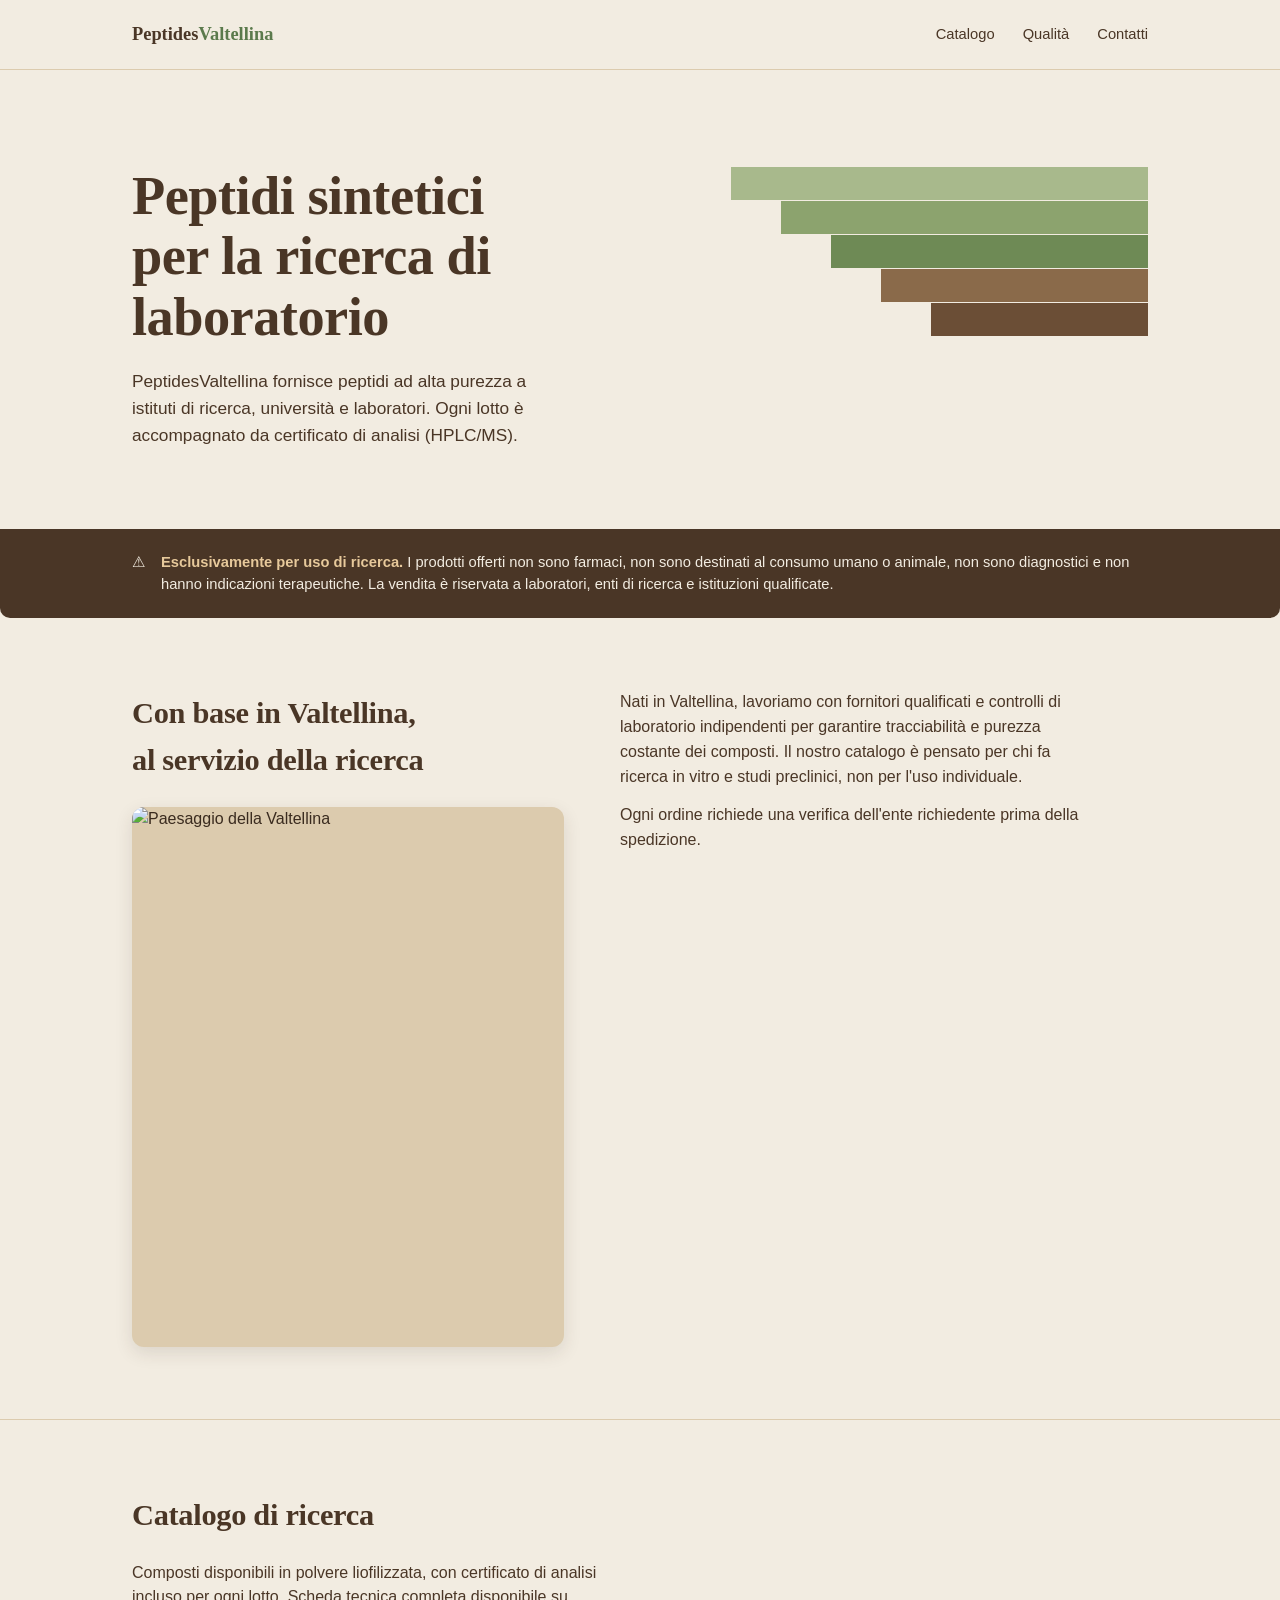
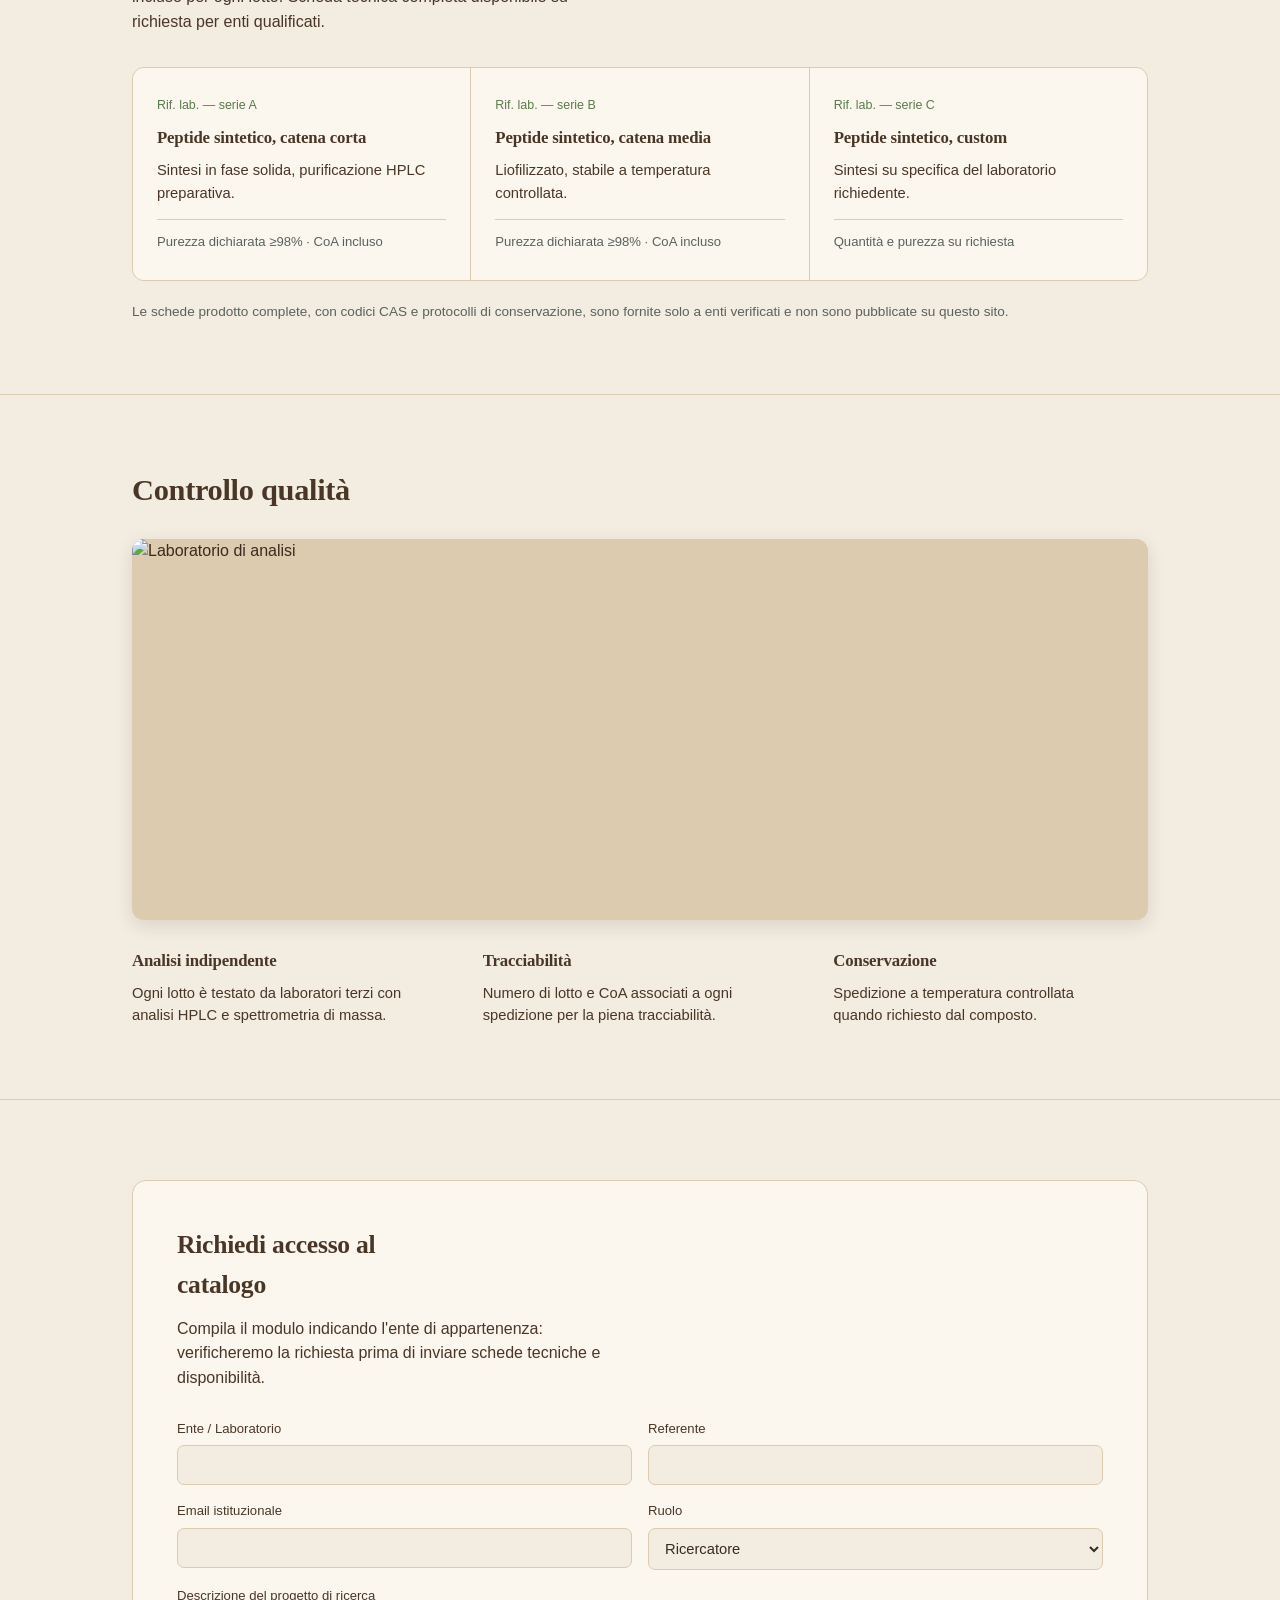
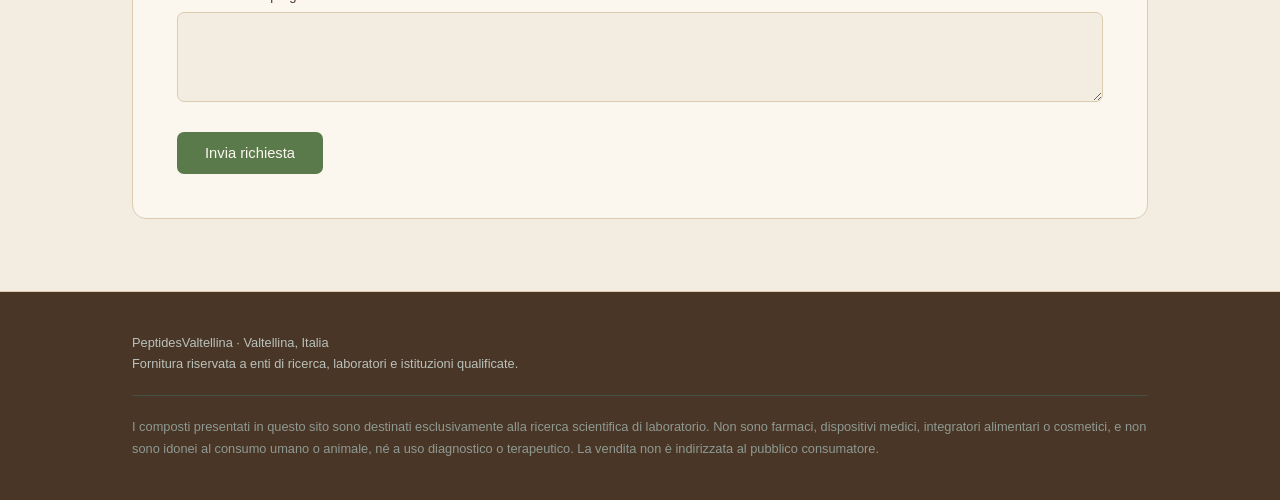
==== index.html @ e455ccf9 "Add files via upload" ====
<!DOCTYPE html>
<html lang="it">
<head>
<meta charset="UTF-8">
<meta name="viewport" content="width=device-width, initial-scale=1">
<title>PeptidesValtellina — Peptidi per la ricerca scientifica</title>
<style>
  :root{
    --stone:#F2ECE1;
    --slate:#4A3626;
    --ink:#3A2B1F;
    --glacier:#5B7A4C;
    --moss:#7C9A5E;
    --line:#DCCBAE;
    --white:#FBF7EF;
  }
  *{box-sizing:border-box;margin:0;padding:0;}
  html{scroll-behavior:smooth;}
  body{
    font-family:'Inter',-apple-system,BlinkMacSystemFont,'Segoe UI',sans-serif;
    background:var(--stone);
    color:var(--ink);
    line-height:1.55;
  }
  h1,h2,h3{
    font-family:'IBM Plex Serif',Georgia,serif;
    font-weight:600;
    letter-spacing:-0.01em;
    color:var(--slate);
  }
  a{color:inherit;text-decoration:none;}
  .wrap{max-width:1080px;margin:0 auto;padding:0 32px;}

  header{
    position:sticky;top:0;background:var(--stone);
    border-bottom:1px solid var(--line);
    z-index:10;
  }
  .nav{display:flex;align-items:center;justify-content:space-between;padding:20px 32px;max-width:1080px;margin:0 auto;}
  .brand{font-family:'IBM Plex Serif',serif;font-size:1.15rem;font-weight:600;color:var(--slate);}
  .brand span{color:var(--glacier);}
  nav ul{display:flex;gap:28px;list-style:none;}
  nav a{font-size:0.92rem;color:var(--slate);border-bottom:1px solid transparent;padding-bottom:2px;}
  nav a:hover{border-color:var(--glacier);}

  .hero{
    padding:96px 32px 80px;
    max-width:1080px;margin:0 auto;
    display:grid;grid-template-columns:1.3fr 1fr;gap:56px;align-items:end;
  }
  .hero h1{font-size:clamp(2.2rem,4.5vw,3.4rem);line-height:1.12;max-width:16ch;}
  .hero p.lead{margin-top:20px;font-size:1.08rem;max-width:42ch;color:var(--slate);}
  .terraces{
    display:flex;flex-direction:column;gap:0;align-self:stretch;
  }
  .terrace{
    background:var(--glacier);height:34px;
    border-top:1px solid var(--stone);
  }
  .terrace:nth-child(1){background:#A8B98C;width:100%;}
  .terrace:nth-child(2){background:#8CA36E;width:88%;margin-left:auto;}
  .terrace:nth-child(3){background:#6E8A55;width:76%;margin-left:auto;}
  .terrace:nth-child(4){background:#8A6A4A;width:64%;margin-left:auto;}
  .terrace:nth-child(5){background:#6B4E36;width:52%;margin-left:auto;}

  .notice{
    background:var(--slate);color:var(--stone);
    padding:22px 32px;
    border-radius:0 0 10px 10px;
  }
  .notice .wrap{display:flex;gap:16px;align-items:flex-start;font-size:0.92rem;}
  .notice strong{color:#E7C99B;}

  section{padding:72px 32px;border-bottom:1px solid var(--line);}
  section .wrap{max-width:1080px;margin:0 auto;}
  .eyebrow-free h2{font-size:1.9rem;margin-bottom:22px;max-width:20ch;}
  .cols-2{display:grid;grid-template-columns:0.9fr 1.1fr;gap:56px;}
  .cols-2 p{max-width:52ch;color:var(--slate);}

  .photo{
    display:block;width:100%;object-fit:cover;
    border-radius:12px;margin-top:20px;
    background:var(--line); /* placeholder color finché il file non è presente */
    box-shadow:0 6px 18px rgba(58,43,31,0.12);
  }
  .photo-tall{aspect-ratio:4/5;}
  .photo-wide{aspect-ratio:16/6;margin-top:24px;margin-bottom:8px;}

  .grid-products{display:grid;grid-template-columns:repeat(3,1fr);gap:1px;background:var(--line);border:1px solid var(--line);margin-top:32px;border-radius:12px;overflow:hidden;}
  .product{background:var(--white);padding:28px 24px;}
  .product h3{font-size:1.05rem;margin-bottom:8px;}
  .product .code{font-size:0.78rem;color:var(--glacier);margin-bottom:10px;display:block;}
  .product p{font-size:0.92rem;color:var(--slate);}
  .product .spec{margin-top:14px;font-size:0.82rem;color:#5A625C;border-top:1px solid var(--line);padding-top:12px;}

  .quality{display:grid;grid-template-columns:repeat(3,1fr);gap:36px;margin-top:28px;}
  .quality div h3{font-size:1.05rem;margin-bottom:8px;}
  .quality div p{font-size:0.92rem;color:var(--slate);max-width:34ch;}

  .contact-block{background:var(--white);border:1px solid var(--line);padding:44px;margin-top:8px;border-radius:14px;}
  .contact-block h2{font-size:1.6rem;margin-bottom:12px;}
  .contact-block p{color:var(--slate);max-width:48ch;margin-bottom:28px;}
  form{display:grid;grid-template-columns:1fr 1fr;gap:16px;}
  form .full{grid-column:1/-1;}
  label{display:block;font-size:0.82rem;color:var(--slate);margin-bottom:6px;}
  input,select,textarea{
    width:100%;border:1px solid var(--line);background:var(--stone);
    padding:11px 12px;font-family:inherit;font-size:0.92rem;color:var(--ink);
    border-radius:7px;
  }
  textarea{resize:vertical;min-height:90px;}
  button{
    grid-column:1/-1;justify-self:start;
    background:var(--glacier);color:var(--white);
    border:none;padding:13px 28px;font-size:0.92rem;cursor:pointer;
    margin-top:6px;border-radius:7px;
  }
  button:hover{background:var(--moss);}

  footer{padding:40px 32px;background:var(--slate);color:#B9C2BC;}
  footer .wrap{max-width:1080px;margin:0 auto;font-size:0.8rem;line-height:1.7;}
  footer .disclaimer{border-top:1px solid #445048;padding-top:20px;margin-top:20px;color:#8E9A93;}

  @media (max-width:760px){
    .hero{grid-template-columns:1fr;gap:32px;}
    .cols-2{grid-template-columns:1fr;}
    .grid-products{grid-template-columns:1fr;}
    .quality{grid-template-columns:1fr;}
    form{grid-template-columns:1fr;}
    nav ul{display:none;}
  }
</style>
</head>
<body>

<header>
  <div class="nav">
    <div class="brand">Peptides<span>Valtellina</span></div>
    <nav>
      <ul>
        <li><a href="#catalogo">Catalogo</a></li>
        <li><a href="#qualita">Qualità</a></li>
        <li><a href="#contatti">Contatti</a></li>
      </ul>
    </nav>
  </div>
</header>

<div class="hero">
  <div>
    <h1>Peptidi sintetici per la ricerca di laboratorio</h1>
    <p class="lead">PeptidesValtellina fornisce peptidi ad alta purezza a istituti di ricerca, università e laboratori. Ogni lotto è accompagnato da certificato di analisi (HPLC/MS).</p>
  </div>
  <div class="terraces">
    <div class="terrace"></div>
    <div class="terrace"></div>
    <div class="terrace"></div>
    <div class="terrace"></div>
    <div class="terrace"></div>
  </div>
</div>

<div class="notice">
  <div class="wrap">
    <span>&#9888;</span>
    <div><strong>Esclusivamente per uso di ricerca.</strong> I prodotti offerti non sono farmaci, non sono destinati al consumo umano o animale, non sono diagnostici e non hanno indicazioni terapeutiche. La vendita è riservata a laboratori, enti di ricerca e istituzioni qualificate.</div>
  </div>
</div>

<section id="chi-siamo" class="eyebrow-free">
  <div class="wrap cols-2">
    <div>
      <h2>Con base in Valtellina, al servizio della ricerca</h2>
      <img src="images/valtellina.jpg" alt="Paesaggio della Valtellina" class="photo photo-tall">
    </div>
    <div>
      <p>Nati in Valtellina, lavoriamo con fornitori qualificati e controlli di laboratorio indipendenti per garantire tracciabilità e purezza costante dei composti. Il nostro catalogo è pensato per chi fa ricerca in vitro e studi preclinici, non per l'uso individuale.</p>
      <p style="margin-top:14px;">Ogni ordine richiede una verifica dell'ente richiedente prima della spedizione.</p>
    </div>
  </div>
</section>

<section id="catalogo" class="eyebrow-free">
  <div class="wrap">
    <h2>Catalogo di ricerca</h2>
    <p style="color:var(--slate);max-width:56ch;">Composti disponibili in polvere liofilizzata, con certificato di analisi incluso per ogni lotto. Scheda tecnica completa disponibile su richiesta per enti qualificati.</p>
    <div class="grid-products">
      <div class="product">
        <span class="code">Rif. lab. — serie A</span>
        <h3>Peptide sintetico, catena corta</h3>
        <p>Sintesi in fase solida, purificazione HPLC preparativa.</p>
        <div class="spec">Purezza dichiarata ≥98% · CoA incluso</div>
      </div>
      <div class="product">
        <span class="code">Rif. lab. — serie B</span>
        <h3>Peptide sintetico, catena media</h3>
        <p>Liofilizzato, stabile a temperatura controllata.</p>
        <div class="spec">Purezza dichiarata ≥98% · CoA incluso</div>
      </div>
      <div class="product">
        <span class="code">Rif. lab. — serie C</span>
        <h3>Peptide sintetico, custom</h3>
        <p>Sintesi su specifica del laboratorio richiedente.</p>
        <div class="spec">Quantità e purezza su richiesta</div>
      </div>
    </div>
    <p style="margin-top:20px;font-size:0.85rem;color:#5A625C;">Le schede prodotto complete, con codici CAS e protocolli di conservazione, sono fornite solo a enti verificati e non sono pubblicate su questo sito.</p>
  </div>
</section>

<section id="qualita" class="eyebrow-free">
  <div class="wrap">
    <h2>Controllo qualità</h2>
    <img src="images/laboratorio.jpg" alt="Laboratorio di analisi" class="photo photo-wide">
    <div class="quality">
      <div>
        <h3>Analisi indipendente</h3>
        <p>Ogni lotto è testato da laboratori terzi con analisi HPLC e spettrometria di massa.</p>
      </div>
      <div>
        <h3>Tracciabilità</h3>
        <p>Numero di lotto e CoA associati a ogni spedizione per la piena tracciabilità.</p>
      </div>
      <div>
        <h3>Conservazione</h3>
        <p>Spedizione a temperatura controllata quando richiesto dal composto.</p>
      </div>
    </div>
  </div>
</section>

<section id="contatti" class="eyebrow-free">
  <div class="wrap">
    <div class="contact-block">
      <h2>Richiedi accesso al catalogo</h2>
      <p>Compila il modulo indicando l'ente di appartenenza: verificheremo la richiesta prima di inviare schede tecniche e disponibilità.</p>
      <form onsubmit="event.preventDefault(); alert('Modulo di esempio — collega qui il tuo sistema di invio o indirizzo email.');">
        <div>
          <label for="ente">Ente / Laboratorio</label>
          <input id="ente" type="text" required>
        </div>
        <div>
          <label for="referente">Referente</label>
          <input id="referente" type="text" required>
        </div>
        <div>
          <label for="email">Email istituzionale</label>
          <input id="email" type="email" required>
        </div>
        <div>
          <label for="ruolo">Ruolo</label>
          <select id="ruolo">
            <option>Ricercatore</option>
            <option>Responsabile di laboratorio</option>
            <option>Acquisti / procurement</option>
            <option>Altro</option>
          </select>
        </div>
        <div class="full">
          <label for="messaggio">Descrizione del progetto di ricerca</label>
          <textarea id="messaggio" required></textarea>
        </div>
        <button type="submit">Invia richiesta</button>
      </form>
    </div>
  </div>
</section>

<footer>
  <div class="wrap">
    PeptidesValtellina · Valtellina, Italia<br>
    Fornitura riservata a enti di ricerca, laboratori e istituzioni qualificate.
    <div class="disclaimer">
      I composti presentati in questo sito sono destinati esclusivamente alla ricerca scientifica di laboratorio. Non sono farmaci, dispositivi medici, integratori alimentari o cosmetici, e non sono idonei al consumo umano o animale, né a uso diagnostico o terapeutico. La vendita non è indirizzata al pubblico consumatore.
    </div>
  </div>
</footer>

</body>
</html>
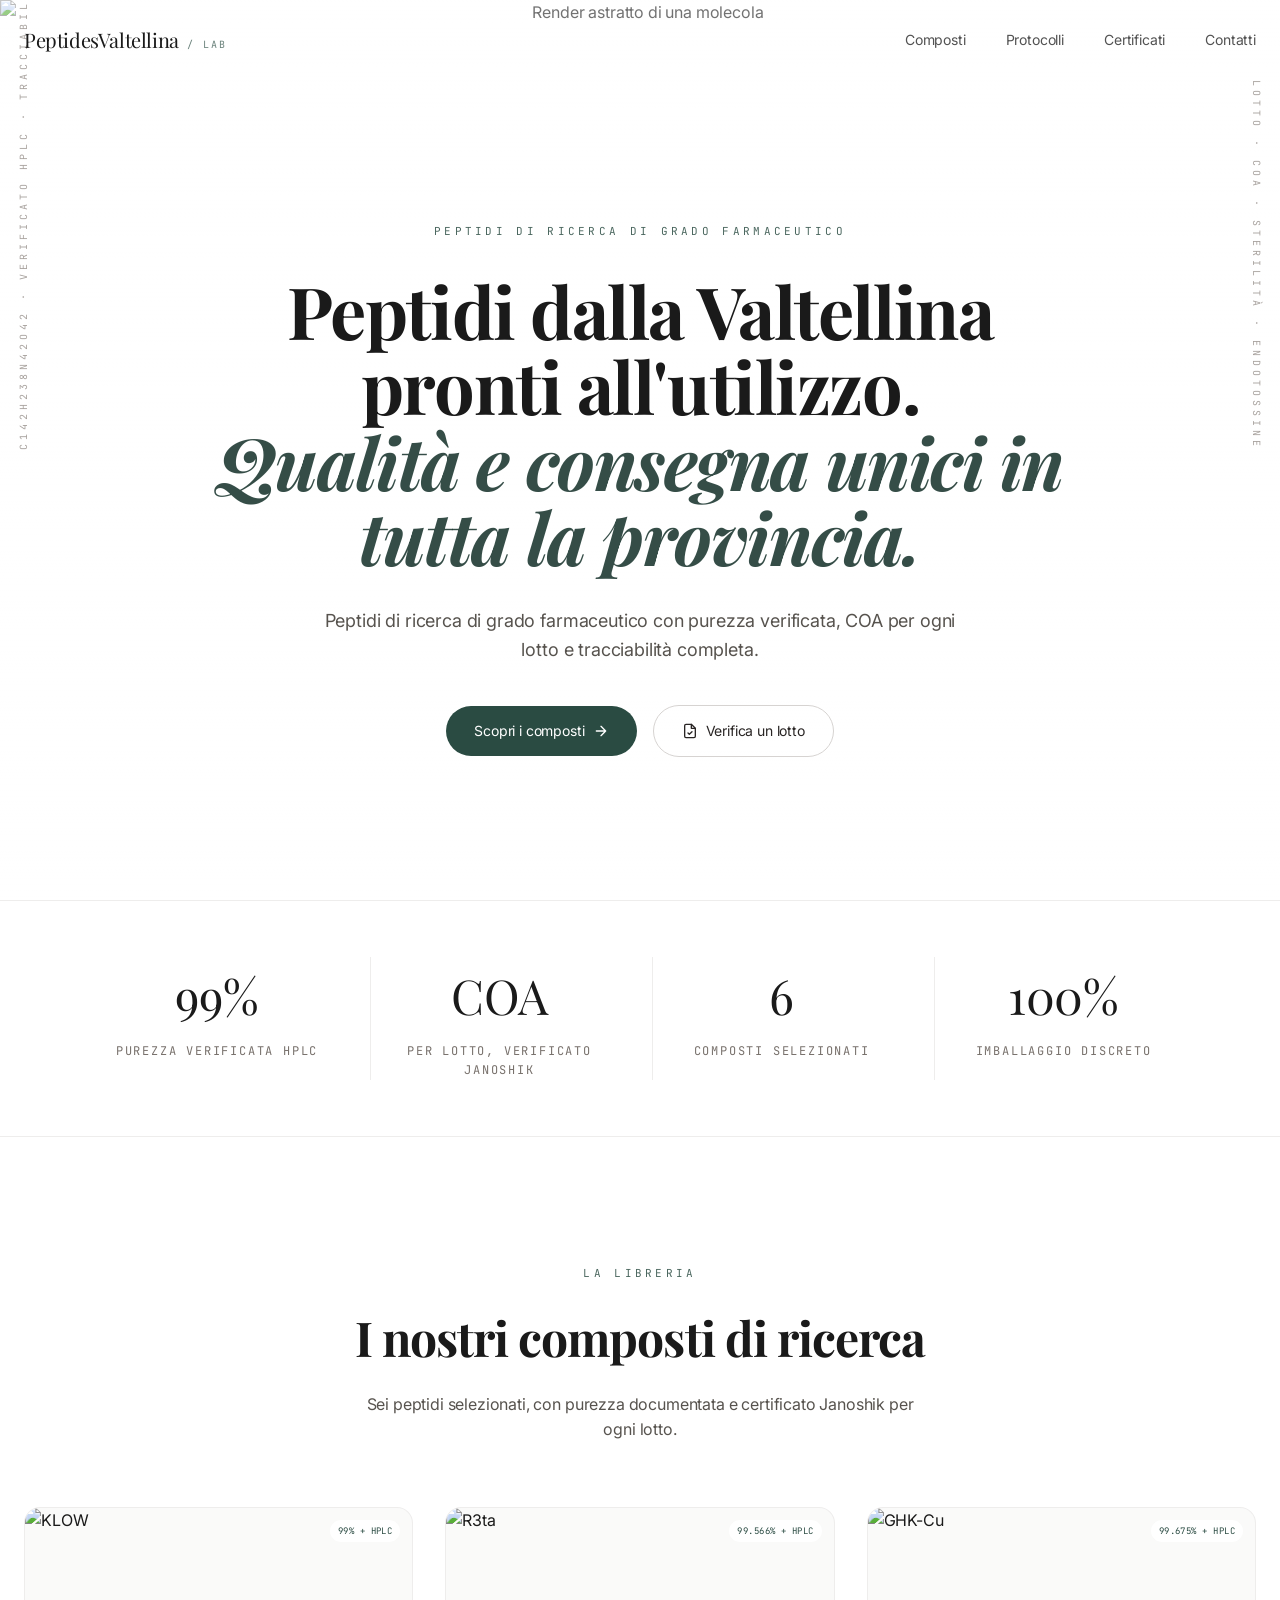
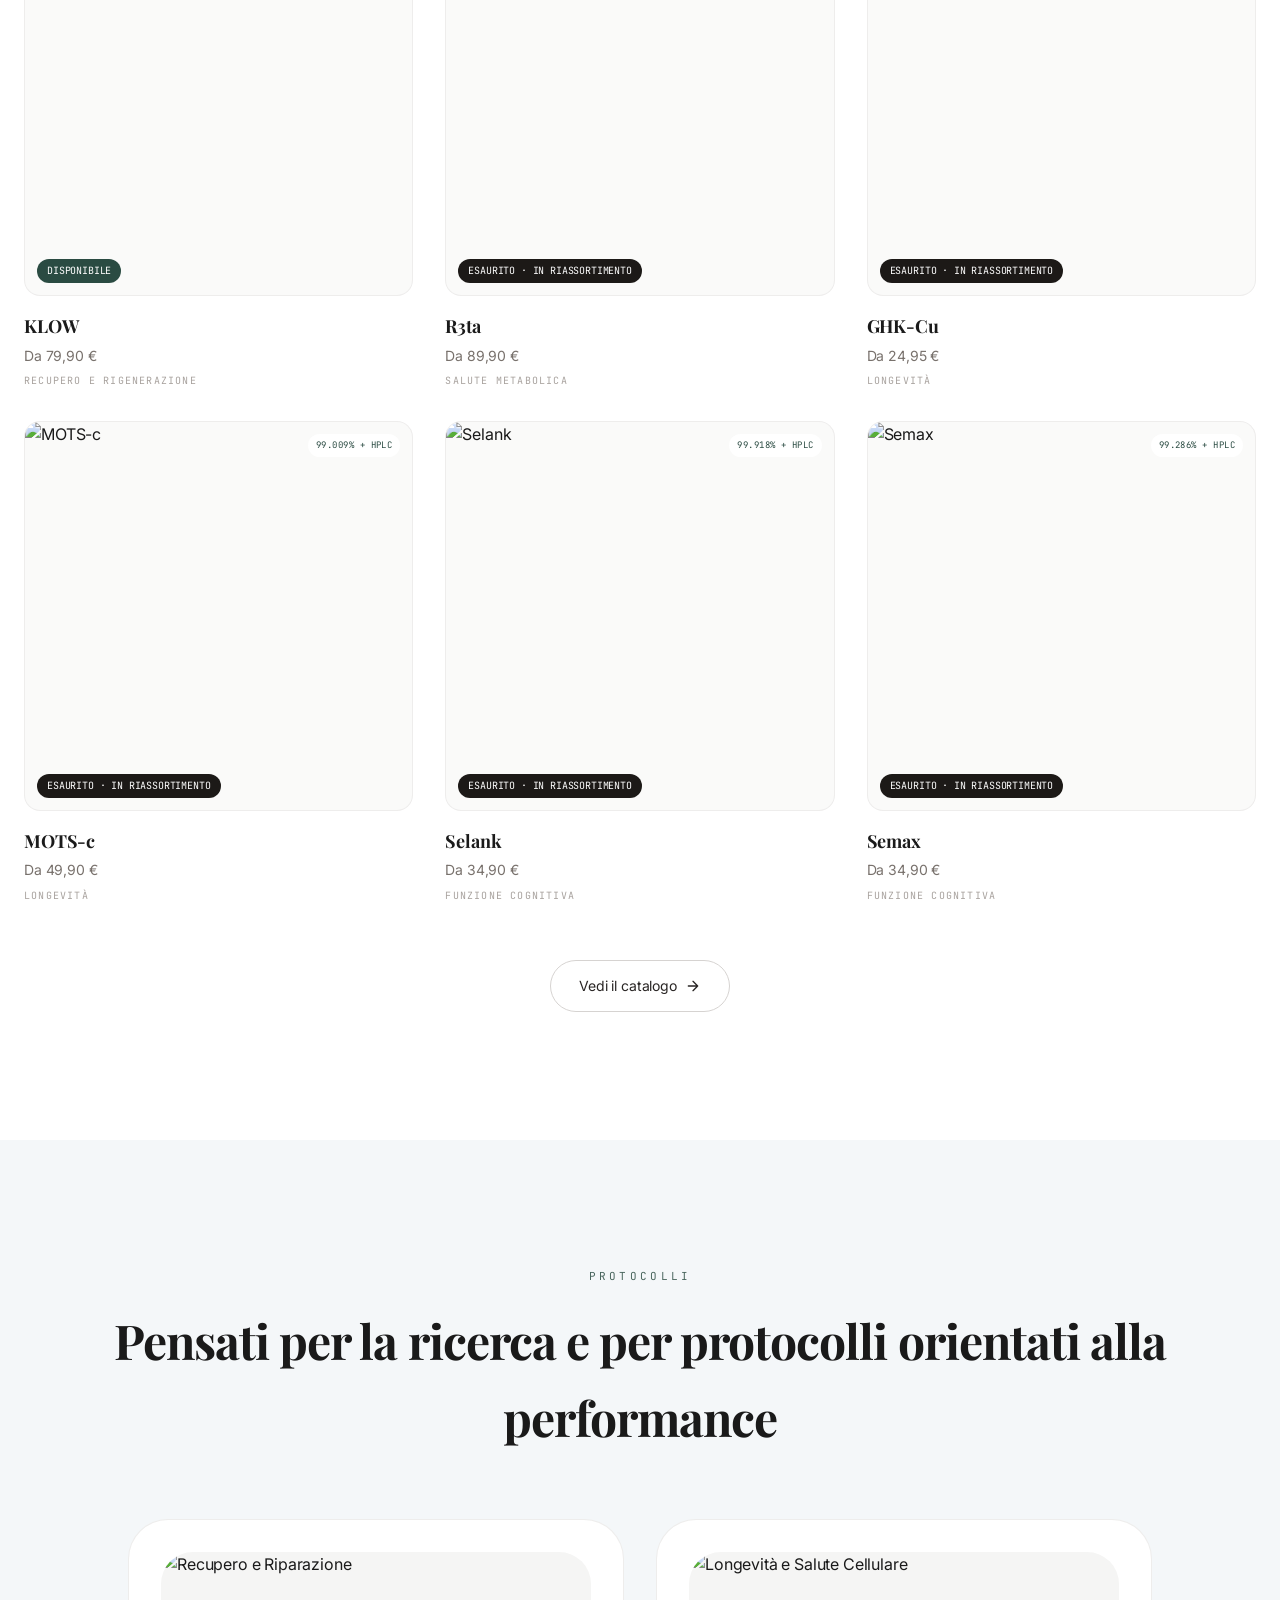
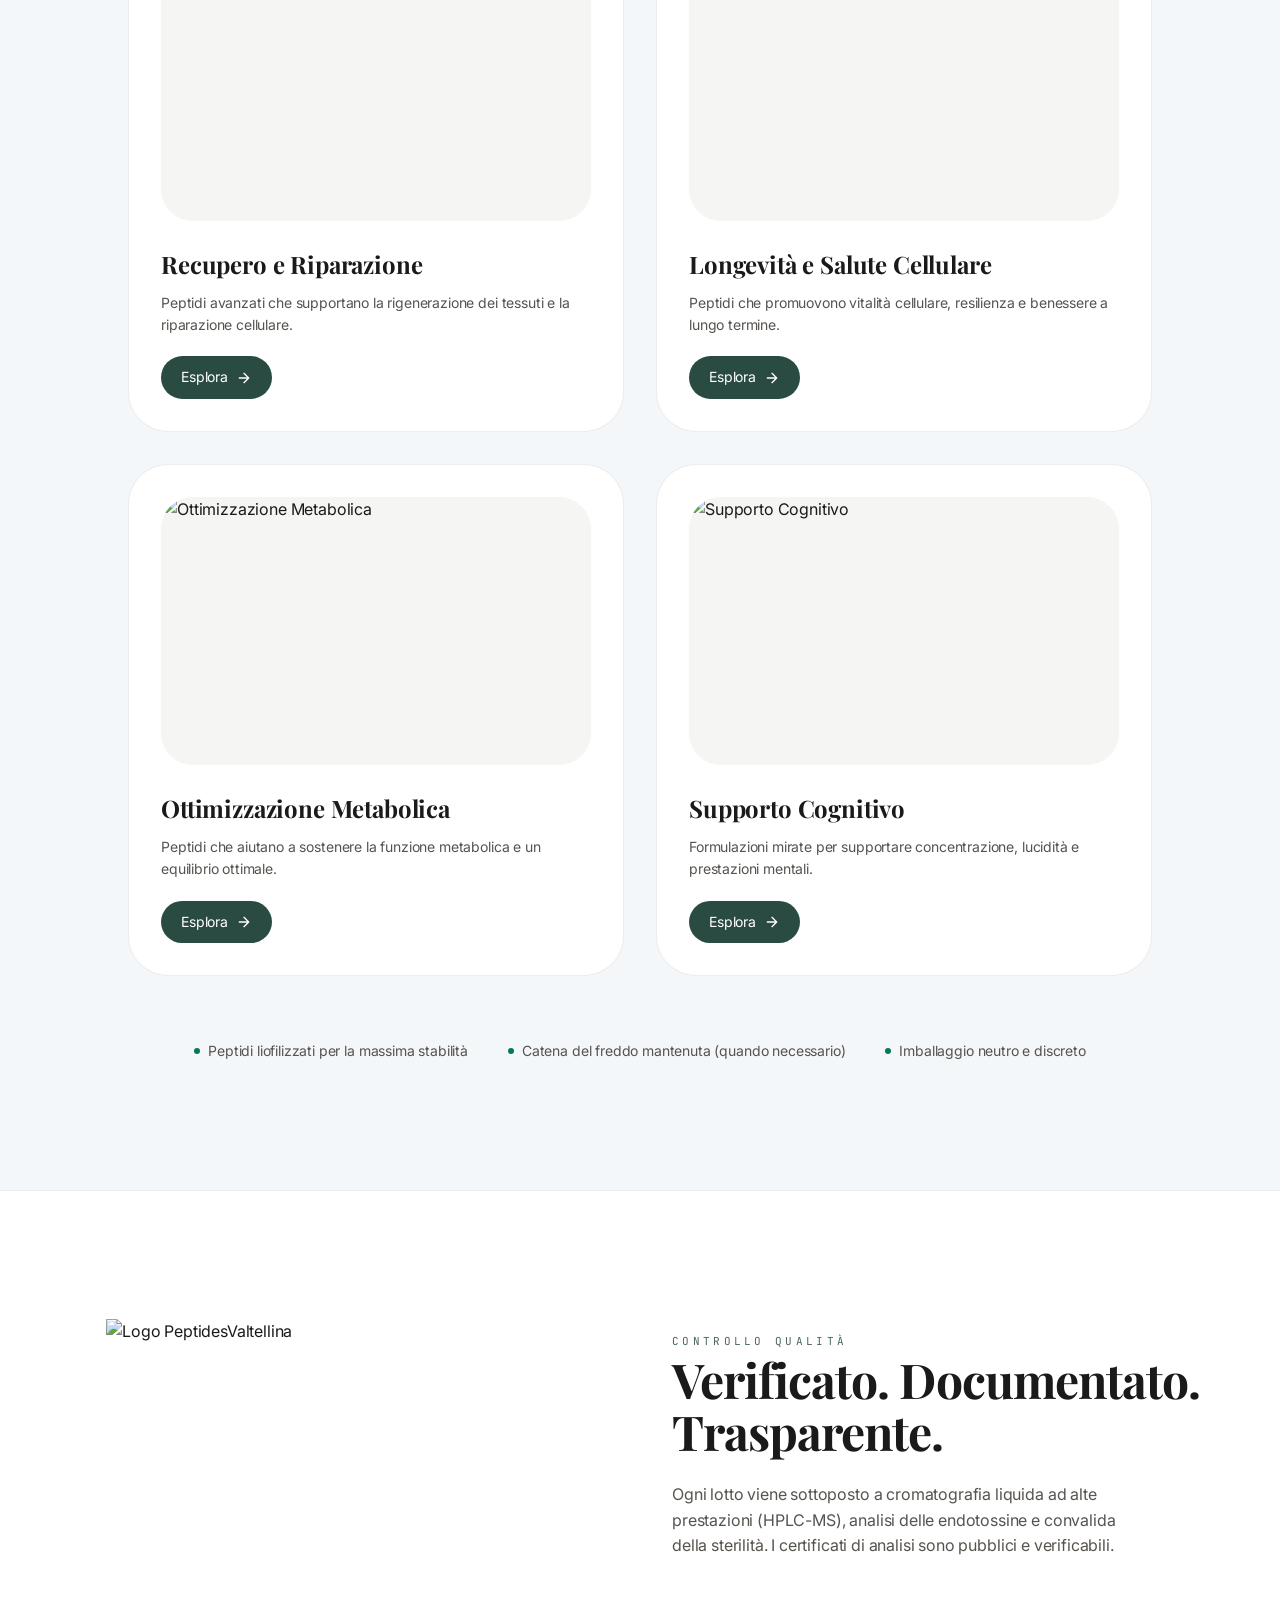
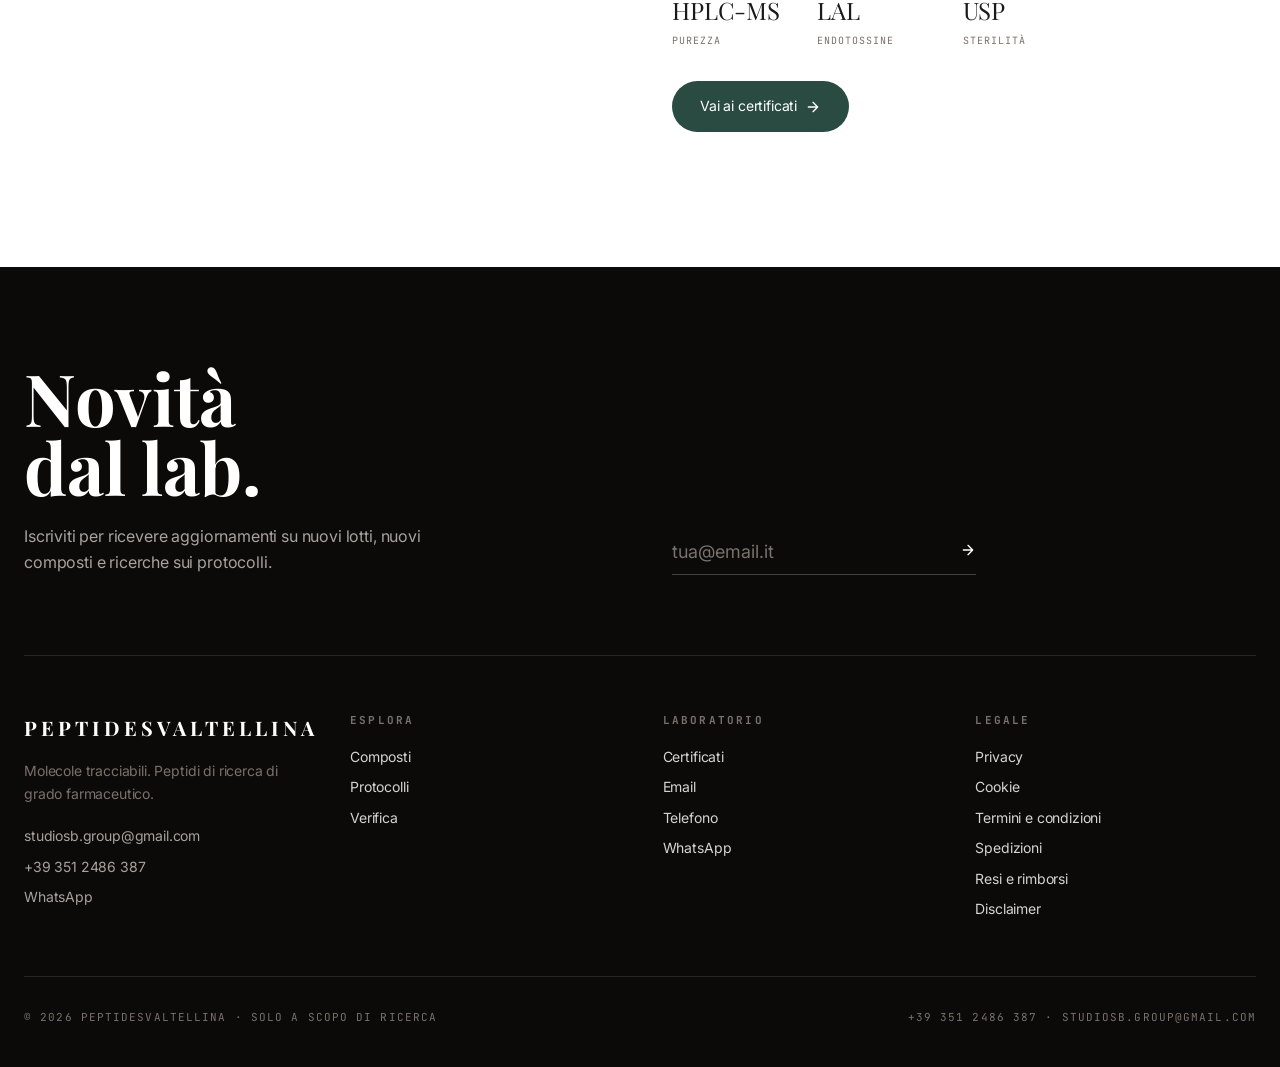
==== commit 0505cfac: "Add files via upload" ====
--- a/index.html
+++ b/index.html
@@ -1,280 +1,18 @@
-<!DOCTYPE html>
-<html lang="it">
-<head>
-<meta charset="UTF-8">
-<meta name="viewport" content="width=device-width, initial-scale=1">
-<title>PeptidesValtellina — Peptidi per la ricerca scientifica</title>
-<style>
-  :root{
-    --stone:#F2ECE1;
-    --slate:#4A3626;
-    --ink:#3A2B1F;
-    --glacier:#5B7A4C;
-    --moss:#7C9A5E;
-    --line:#DCCBAE;
-    --white:#FBF7EF;
-  }
-  *{box-sizing:border-box;margin:0;padding:0;}
-  html{scroll-behavior:smooth;}
-  body{
-    font-family:'Inter',-apple-system,BlinkMacSystemFont,'Segoe UI',sans-serif;
-    background:var(--stone);
-    color:var(--ink);
-    line-height:1.55;
-  }
-  h1,h2,h3{
-    font-family:'IBM Plex Serif',Georgia,serif;
-    font-weight:600;
-    letter-spacing:-0.01em;
-    color:var(--slate);
-  }
-  a{color:inherit;text-decoration:none;}
-  .wrap{max-width:1080px;margin:0 auto;padding:0 32px;}
-
-  header{
-    position:sticky;top:0;background:var(--stone);
-    border-bottom:1px solid var(--line);
-    z-index:10;
-  }
-  .nav{display:flex;align-items:center;justify-content:space-between;padding:20px 32px;max-width:1080px;margin:0 auto;}
-  .brand{font-family:'IBM Plex Serif',serif;font-size:1.15rem;font-weight:600;color:var(--slate);}
-  .brand span{color:var(--glacier);}
-  nav ul{display:flex;gap:28px;list-style:none;}
-  nav a{font-size:0.92rem;color:var(--slate);border-bottom:1px solid transparent;padding-bottom:2px;}
-  nav a:hover{border-color:var(--glacier);}
-
-  .hero{
-    padding:96px 32px 80px;
-    max-width:1080px;margin:0 auto;
-    display:grid;grid-template-columns:1.3fr 1fr;gap:56px;align-items:end;
-  }
-  .hero h1{font-size:clamp(2.2rem,4.5vw,3.4rem);line-height:1.12;max-width:16ch;}
-  .hero p.lead{margin-top:20px;font-size:1.08rem;max-width:42ch;color:var(--slate);}
-  .terraces{
-    display:flex;flex-direction:column;gap:0;align-self:stretch;
-  }
-  .terrace{
-    background:var(--glacier);height:34px;
-    border-top:1px solid var(--stone);
-  }
-  .terrace:nth-child(1){background:#A8B98C;width:100%;}
-  .terrace:nth-child(2){background:#8CA36E;width:88%;margin-left:auto;}
-  .terrace:nth-child(3){background:#6E8A55;width:76%;margin-left:auto;}
-  .terrace:nth-child(4){background:#8A6A4A;width:64%;margin-left:auto;}
-  .terrace:nth-child(5){background:#6B4E36;width:52%;margin-left:auto;}
-
-  .notice{
-    background:var(--slate);color:var(--stone);
-    padding:22px 32px;
-    border-radius:0 0 10px 10px;
-  }
-  .notice .wrap{display:flex;gap:16px;align-items:flex-start;font-size:0.92rem;}
-  .notice strong{color:#E7C99B;}
-
-  section{padding:72px 32px;border-bottom:1px solid var(--line);}
-  section .wrap{max-width:1080px;margin:0 auto;}
-  .eyebrow-free h2{font-size:1.9rem;margin-bottom:22px;max-width:20ch;}
-  .cols-2{display:grid;grid-template-columns:0.9fr 1.1fr;gap:56px;}
-  .cols-2 p{max-width:52ch;color:var(--slate);}
-
-  .photo{
-    display:block;width:100%;object-fit:cover;
-    border-radius:12px;margin-top:20px;
-    background:var(--line); /* placeholder color finché il file non è presente */
-    box-shadow:0 6px 18px rgba(58,43,31,0.12);
-  }
-  .photo-tall{aspect-ratio:4/5;}
-  .photo-wide{aspect-ratio:16/6;margin-top:24px;margin-bottom:8px;}
-
-  .grid-products{display:grid;grid-template-columns:repeat(3,1fr);gap:1px;background:var(--line);border:1px solid var(--line);margin-top:32px;border-radius:12px;overflow:hidden;}
-  .product{background:var(--white);padding:28px 24px;}
-  .product h3{font-size:1.05rem;margin-bottom:8px;}
-  .product .code{font-size:0.78rem;color:var(--glacier);margin-bottom:10px;display:block;}
-  .product p{font-size:0.92rem;color:var(--slate);}
-  .product .spec{margin-top:14px;font-size:0.82rem;color:#5A625C;border-top:1px solid var(--line);padding-top:12px;}
-
-  .quality{display:grid;grid-template-columns:repeat(3,1fr);gap:36px;margin-top:28px;}
-  .quality div h3{font-size:1.05rem;margin-bottom:8px;}
-  .quality div p{font-size:0.92rem;color:var(--slate);max-width:34ch;}
-
-  .contact-block{background:var(--white);border:1px solid var(--line);padding:44px;margin-top:8px;border-radius:14px;}
-  .contact-block h2{font-size:1.6rem;margin-bottom:12px;}
-  .contact-block p{color:var(--slate);max-width:48ch;margin-bottom:28px;}
-  form{display:grid;grid-template-columns:1fr 1fr;gap:16px;}
-  form .full{grid-column:1/-1;}
-  label{display:block;font-size:0.82rem;color:var(--slate);margin-bottom:6px;}
-  input,select,textarea{
-    width:100%;border:1px solid var(--line);background:var(--stone);
-    padding:11px 12px;font-family:inherit;font-size:0.92rem;color:var(--ink);
-    border-radius:7px;
-  }
-  textarea{resize:vertical;min-height:90px;}
-  button{
-    grid-column:1/-1;justify-self:start;
-    background:var(--glacier);color:var(--white);
-    border:none;padding:13px 28px;font-size:0.92rem;cursor:pointer;
-    margin-top:6px;border-radius:7px;
-  }
-  button:hover{background:var(--moss);}
-
-  footer{padding:40px 32px;background:var(--slate);color:#B9C2BC;}
-  footer .wrap{max-width:1080px;margin:0 auto;font-size:0.8rem;line-height:1.7;}
-  footer .disclaimer{border-top:1px solid #445048;padding-top:20px;margin-top:20px;color:#8E9A93;}
-
-  @media (max-width:760px){
-    .hero{grid-template-columns:1fr;gap:32px;}
-    .cols-2{grid-template-columns:1fr;}
-    .grid-products{grid-template-columns:1fr;}
-    .quality{grid-template-columns:1fr;}
-    form{grid-template-columns:1fr;}
-    nav ul{display:none;}
-  }
-</style>
-</head>
-<body>
-
-<header>
-  <div class="nav">
-    <div class="brand">Peptides<span>Valtellina</span></div>
-    <nav>
-      <ul>
-        <li><a href="#catalogo">Catalogo</a></li>
-        <li><a href="#qualita">Qualità</a></li>
-        <li><a href="#contatti">Contatti</a></li>
-      </ul>
-    </nav>
-  </div>
-</header>
-
-<div class="hero">
-  <div>
-    <h1>Peptidi sintetici per la ricerca di laboratorio</h1>
-    <p class="lead">PeptidesValtellina fornisce peptidi ad alta purezza a istituti di ricerca, università e laboratori. Ogni lotto è accompagnato da certificato di analisi (HPLC/MS).</p>
-  </div>
-  <div class="terraces">
-    <div class="terrace"></div>
-    <div class="terrace"></div>
-    <div class="terrace"></div>
-    <div class="terrace"></div>
-    <div class="terrace"></div>
-  </div>
-</div>
-
-<div class="notice">
-  <div class="wrap">
-    <span>&#9888;</span>
-    <div><strong>Esclusivamente per uso di ricerca.</strong> I prodotti offerti non sono farmaci, non sono destinati al consumo umano o animale, non sono diagnostici e non hanno indicazioni terapeutiche. La vendita è riservata a laboratori, enti di ricerca e istituzioni qualificate.</div>
-  </div>
-</div>
-
-<section id="chi-siamo" class="eyebrow-free">
-  <div class="wrap cols-2">
-    <div>
-      <h2>Con base in Valtellina, al servizio della ricerca</h2>
-      <img src="images/valtellina.jpg" alt="Paesaggio della Valtellina" class="photo photo-tall">
-    </div>
-    <div>
-      <p>Nati in Valtellina, lavoriamo con fornitori qualificati e controlli di laboratorio indipendenti per garantire tracciabilità e purezza costante dei composti. Il nostro catalogo è pensato per chi fa ricerca in vitro e studi preclinici, non per l'uso individuale.</p>
-      <p style="margin-top:14px;">Ogni ordine richiede una verifica dell'ente richiedente prima della spedizione.</p>
-    </div>
-  </div>
-</section>
-
-<section id="catalogo" class="eyebrow-free">
-  <div class="wrap">
-    <h2>Catalogo di ricerca</h2>
-    <p style="color:var(--slate);max-width:56ch;">Composti disponibili in polvere liofilizzata, con certificato di analisi incluso per ogni lotto. Scheda tecnica completa disponibile su richiesta per enti qualificati.</p>
-    <div class="grid-products">
-      <div class="product">
-        <span class="code">Rif. lab. — serie A</span>
-        <h3>Peptide sintetico, catena corta</h3>
-        <p>Sintesi in fase solida, purificazione HPLC preparativa.</p>
-        <div class="spec">Purezza dichiarata ≥98% · CoA incluso</div>
-      </div>
-      <div class="product">
-        <span class="code">Rif. lab. — serie B</span>
-        <h3>Peptide sintetico, catena media</h3>
-        <p>Liofilizzato, stabile a temperatura controllata.</p>
-        <div class="spec">Purezza dichiarata ≥98% · CoA incluso</div>
-      </div>
-      <div class="product">
-        <span class="code">Rif. lab. — serie C</span>
-        <h3>Peptide sintetico, custom</h3>
-        <p>Sintesi su specifica del laboratorio richiedente.</p>
-        <div class="spec">Quantità e purezza su richiesta</div>
-      </div>
-    </div>
-    <p style="margin-top:20px;font-size:0.85rem;color:#5A625C;">Le schede prodotto complete, con codici CAS e protocolli di conservazione, sono fornite solo a enti verificati e non sono pubblicate su questo sito.</p>
-  </div>
-</section>
-
-<section id="qualita" class="eyebrow-free">
-  <div class="wrap">
-    <h2>Controllo qualità</h2>
-    <img src="images/laboratorio.jpg" alt="Laboratorio di analisi" class="photo photo-wide">
-    <div class="quality">
-      <div>
-        <h3>Analisi indipendente</h3>
-        <p>Ogni lotto è testato da laboratori terzi con analisi HPLC e spettrometria di massa.</p>
-      </div>
-      <div>
-        <h3>Tracciabilità</h3>
-        <p>Numero di lotto e CoA associati a ogni spedizione per la piena tracciabilità.</p>
-      </div>
-      <div>
-        <h3>Conservazione</h3>
-        <p>Spedizione a temperatura controllata quando richiesto dal composto.</p>
-      </div>
-    </div>
-  </div>
-</section>
-
-<section id="contatti" class="eyebrow-free">
-  <div class="wrap">
-    <div class="contact-block">
-      <h2>Richiedi accesso al catalogo</h2>
-      <p>Compila il modulo indicando l'ente di appartenenza: verificheremo la richiesta prima di inviare schede tecniche e disponibilità.</p>
-      <form onsubmit="event.preventDefault(); alert('Modulo di esempio — collega qui il tuo sistema di invio o indirizzo email.');">
-        <div>
-          <label for="ente">Ente / Laboratorio</label>
-          <input id="ente" type="text" required>
-        </div>
-        <div>
-          <label for="referente">Referente</label>
-          <input id="referente" type="text" required>
-        </div>
-        <div>
-          <label for="email">Email istituzionale</label>
-          <input id="email" type="email" required>
-        </div>
-        <div>
-          <label for="ruolo">Ruolo</label>
-          <select id="ruolo">
-            <option>Ricercatore</option>
-            <option>Responsabile di laboratorio</option>
-            <option>Acquisti / procurement</option>
-            <option>Altro</option>
-          </select>
-        </div>
-        <div class="full">
-          <label for="messaggio">Descrizione del progetto di ricerca</label>
-          <textarea id="messaggio" required></textarea>
-        </div>
-        <button type="submit">Invia richiesta</button>
-      </form>
-    </div>
-  </div>
-</section>
-
-<footer>
-  <div class="wrap">
-    PeptidesValtellina · Valtellina, Italia<br>
-    Fornitura riservata a enti di ricerca, laboratori e istituzioni qualificate.
-    <div class="disclaimer">
-      I composti presentati in questo sito sono destinati esclusivamente alla ricerca scientifica di laboratorio. Non sono farmaci, dispositivi medici, integratori alimentari o cosmetici, e non sono idonei al consumo umano o animale, né a uso diagnostico o terapeutico. La vendita non è indirizzata al pubblico consumatore.
-    </div>
-  </div>
-</footer>
-
-</body>
-</html>
+<!DOCTYPE html>
+<html lang="it">
+<head>
+  <meta charset="UTF-8" />
+  <meta name="viewport" content="width=device-width, initial-scale=1.0" />
+  <title>PeptidesValtellina — Molecole tracciabili</title>
+  <meta name="description" content="Peptidi di ricerca di grado farmaceutico dalla Valtellina. Purezza verificata HPLC, COA Janoshik per ogni lotto." />
+  <link rel="preconnect" href="https://fonts.googleapis.com" />
+  <link rel="preconnect" href="https://fonts.gstatic.com" crossorigin />
+  <link href="https://fonts.googleapis.com/css2?family=Inter:wght@400;500;600&family=Playfair+Display:ital,wght@0,400;0,500;0,600;1,400&family=JetBrains+Mono:wght@400;500&display=swap" rel="stylesheet" />
+  <link rel="stylesheet" href="css/styles.css" />
+</head>
+<body>
+  <div id="app"></div>
+  <script src="js/data.js"></script>
+  <script src="js/app.js"></script>
+</body>
+</html>
--- a/css/styles.css
+++ b/css/styles.css
@@ -0,0 +1,571 @@
+*, *::before, *::after { box-sizing: border-box; margin: 0; padding: 0; }
+:root {
+  --bg: #ffffff;
+  --bg-soft: #F4F7F9;
+  --text: #1A1A1A;
+  --muted: #6b7280;
+  --green: #2A4B42;
+  --green-dark: #1f3a33;
+  --teal: #3a4d46;
+  --border: #e7e5e4;
+  --radius: 0.5rem;
+  --font-serif: 'Playfair Display', Georgia, serif;
+  --font-sans: 'Inter', system-ui, sans-serif;
+  --font-mono: 'JetBrains Mono', ui-monospace, monospace;
+  --ease: cubic-bezier(0.22, 1, 0.36, 1);
+  --ease-out: cubic-bezier(0.16, 1, 0.3, 1);
+}
+html { scroll-behavior: smooth; }
+body {
+  font-family: var(--font-sans);
+  color: var(--text);
+  background: var(--bg);
+  line-height: 1.6;
+  letter-spacing: -0.01em;
+  -webkit-font-smoothing: antialiased;
+}
+a { color: inherit; text-decoration: none; }
+button { font-family: inherit; cursor: pointer; border: none; background: none; }
+img { display: block; max-width: 100%; }
+.container { max-width: 1280px; margin: 0 auto; padding: 0 24px; }
+.label {
+  font-family: var(--font-mono);
+  font-size: 11px;
+  text-transform: uppercase;
+  letter-spacing: 0.3em;
+  color: rgba(42,75,66,0.85);
+}
+
+/* ——— Animations ——— */
+@keyframes fadeUp {
+  from { opacity: 0; transform: translateY(28px); }
+  to { opacity: 1; transform: translateY(0); }
+}
+@keyframes fadeIn {
+  from { opacity: 0; }
+  to { opacity: 1; }
+}
+@keyframes scaleIn {
+  from { opacity: 0; transform: scale(0.96); }
+  to { opacity: 1; transform: scale(1); }
+}
+@keyframes floatSoft {
+  0%, 100% { transform: translateY(0); }
+  50% { transform: translateY(-6px); }
+}
+@keyframes shimmer {
+  0% { background-position: -200% 0; }
+  100% { background-position: 200% 0; }
+}
+
+.reveal {
+  opacity: 0;
+  transform: translateY(28px);
+  transition: opacity 0.7s var(--ease), transform 0.7s var(--ease);
+}
+.reveal.visible {
+  opacity: 1;
+  transform: translateY(0);
+}
+.reveal-delay-1 { transition-delay: 0.08s; }
+.reveal-delay-2 { transition-delay: 0.16s; }
+.reveal-delay-3 { transition-delay: 0.24s; }
+.reveal-delay-4 { transition-delay: 0.32s; }
+
+#app { animation: fadeIn 0.35s var(--ease); }
+.page-enter { animation: fadeUp 0.55s var(--ease) both; }
+
+@media (prefers-reduced-motion: reduce) {
+  *, *::before, *::after {
+    animation-duration: 0.01ms !important;
+    animation-iteration-count: 1 !important;
+    transition-duration: 0.01ms !important;
+  }
+  .reveal { opacity: 1; transform: none; }
+}
+
+/* ——— Navbar ——— */
+.nav {
+  position: fixed; top: 0; left: 0; right: 0; z-index: 50;
+  transition: background 0.4s var(--ease), border-color 0.4s var(--ease), backdrop-filter 0.4s;
+}
+.nav.scrolled {
+  background: rgba(255,255,255,0.85);
+  backdrop-filter: blur(12px);
+  border-bottom: 1px solid rgba(231,229,228,0.6);
+}
+.nav-inner {
+  max-width: 1280px; margin: 0 auto; padding: 0 24px;
+  height: 80px; display: flex; align-items: center; justify-content: space-between;
+}
+.brand { display: flex; align-items: baseline; gap: 8px; transition: opacity 0.25s; }
+.brand:hover { opacity: 0.75; }
+.brand .name { font-family: var(--font-serif); font-size: 20px; letter-spacing: -0.02em; }
+.brand .tag { font-family: var(--font-mono); font-size: 10px; text-transform: uppercase; letter-spacing: 0.2em; color: rgba(42,75,66,0.7); }
+.nav-links { display: flex; align-items: center; gap: 40px; }
+.nav-links a {
+  font-size: 14px; color: #525252;
+  position: relative;
+  transition: color 0.25s var(--ease);
+}
+.nav-links a::after {
+  content: '';
+  position: absolute; left: 0; bottom: -4px;
+  width: 0; height: 1px; background: var(--green);
+  transition: width 0.3s var(--ease);
+}
+.nav-links a:hover { color: var(--text); }
+.nav-links a:hover::after { width: 100%; }
+
+/* ——— Hero ——— */
+.hero {
+  position: relative; min-height: 100vh; display: flex; align-items: center; justify-content: center;
+  overflow: hidden; padding-top: 80px; text-align: center;
+}
+.hero-bg { position: absolute; inset: 0; z-index: 0; }
+.hero-bg img {
+  width: 100%; height: 100%; object-fit: cover; opacity: 0.9;
+  transform: scale(1.04);
+  animation: scaleIn 1.4s var(--ease-out) both, floatSoft 18s ease-in-out 1.4s infinite;
+}
+.hero-bg::after {
+  content: ''; position: absolute; inset: 0;
+  background: linear-gradient(to bottom, rgba(255,255,255,0.4), transparent, rgba(255,255,255,0.6));
+}
+.ticker {
+  position: absolute; top: 50%; font-family: var(--font-mono); font-size: 10px;
+  text-transform: uppercase; letter-spacing: 0.4em; color: #a8a29e; white-space: nowrap;
+  opacity: 0; animation: fadeIn 1s 0.6s var(--ease) forwards;
+}
+.ticker.left { left: 24px; transform: translateY(-50%) rotate(-90deg); transform-origin: left center; }
+.ticker.right { right: 24px; transform: translateY(-50%) rotate(90deg); transform-origin: right center; }
+.hero-content { position: relative; z-index: 10; max-width: 900px; padding: 0 24px; }
+.hero-content .label { animation: fadeUp 0.8s 0.15s var(--ease) both; }
+.hero h1 {
+  font-family: var(--font-serif); font-size: clamp(2.5rem, 6vw, 4.5rem); line-height: 1.05;
+  letter-spacing: -0.02em; margin-top: 32px;
+  animation: fadeUp 0.85s 0.28s var(--ease) both;
+}
+.hero h1 .accent { font-style: italic; color: rgba(31,58,51,0.9); }
+.hero p.sub {
+  margin-top: 32px; font-size: 18px; color: #57534e; max-width: 640px;
+  margin-left: auto; margin-right: auto;
+  animation: fadeUp 0.85s 0.4s var(--ease) both;
+}
+.hero-cta {
+  margin-top: 40px; display: flex; flex-direction: column; gap: 16px; align-items: center;
+  animation: fadeUp 0.85s 0.52s var(--ease) both;
+}
+@media (min-width: 640px) { .hero-cta { flex-direction: row; justify-content: center; } }
+
+.btn-primary {
+  display: inline-flex; align-items: center; gap: 8px; padding: 14px 28px; border-radius: 999px;
+  background: var(--green); color: #fff; font-size: 14px;
+  transition: background 0.25s, transform 0.25s var(--ease), box-shadow 0.25s;
+}
+.btn-primary:hover {
+  background: var(--green-dark);
+  transform: translateY(-2px);
+  box-shadow: 0 8px 24px rgba(42,75,66,0.25);
+}
+.btn-primary:active { transform: translateY(0); }
+.btn-outline {
+  display: inline-flex; align-items: center; gap: 8px; padding: 14px 28px; border-radius: 999px;
+  border: 1px solid #d6d3d1; color: #292524; font-size: 14px;
+  transition: border-color 0.25s, transform 0.25s var(--ease), background 0.25s;
+}
+.btn-outline:hover {
+  border-color: #1c1917;
+  transform: translateY(-2px);
+  background: rgba(255,255,255,0.6);
+}
+
+/* ——— Metrics ——— */
+.metrics { background: #fff; border-top: 1px solid rgba(231,229,228,0.7); border-bottom: 1px solid rgba(231,229,228,0.7); }
+.metrics-grid {
+  max-width: 1152px; margin: 0 auto; padding: 56px 24px;
+  display: grid; grid-template-columns: repeat(2, 1fr); gap: 40px 24px;
+}
+@media (min-width: 1024px) { .metrics-grid { grid-template-columns: repeat(4, 1fr); } }
+.metric { text-align: center; }
+@media (min-width: 1024px) { .metric:not(:first-child) { border-left: 1px solid rgba(231,229,228,0.7); } }
+.metric .val { font-family: var(--font-serif); font-size: clamp(2rem, 4vw, 3rem); }
+.metric .lbl { margin-top: 8px; font-family: var(--font-mono); font-size: 12px; text-transform: uppercase; letter-spacing: 0.15em; color: #78716c; }
+
+/* ——— Sections ——— */
+.section { padding: 96px 0; }
+@media (min-width: 1024px) { .section { padding: 128px 0; } }
+.sec-head { text-align: center; margin-bottom: 64px; }
+.sec-head .label { margin-bottom: 16px; display: block; }
+.sec-head h2 { font-family: var(--font-serif); font-size: clamp(1.875rem, 4vw, 3rem); letter-spacing: -0.02em; }
+.sec-head p { margin-top: 16px; color: #57534e; max-width: 560px; margin-left: auto; margin-right: auto; }
+
+/* ——— Product cards ——— */
+.product-grid { display: grid; grid-template-columns: repeat(2, 1fr); gap: 24px; }
+@media (min-width: 1024px) { .product-grid { grid-template-columns: repeat(3, 1fr); gap: 32px; } }
+.pcard {
+  display: block;
+  transition: transform 0.4s var(--ease);
+}
+.pcard:hover { transform: translateY(-6px); }
+.pcard .imgwrap {
+  position: relative; aspect-ratio: 1; border-radius: 16px; background: #fafaf9;
+  border: 1px solid rgba(231,229,228,0.6); overflow: hidden; margin-bottom: 16px;
+  transition: box-shadow 0.4s var(--ease), border-color 0.4s;
+}
+.pcard:hover .imgwrap {
+  box-shadow: 0 16px 40px rgba(0,0,0,0.08);
+  border-color: rgba(42,75,66,0.25);
+}
+.pcard .imgwrap img {
+  width: 100%; height: 100%; object-fit: cover;
+  transition: transform 0.6s var(--ease);
+}
+.pcard:hover .imgwrap img { transform: scale(1.05); }
+.pcard .purity {
+  position: absolute; top: 12px; right: 12px; font-family: var(--font-mono); font-size: 9px;
+  text-transform: uppercase; letter-spacing: 0.05em; background: rgba(255,255,255,0.92);
+  padding: 4px 8px; border-radius: 999px; color: var(--green);
+  backdrop-filter: blur(6px);
+}
+.pcard h3 { font-family: var(--font-serif); font-size: 18px; }
+.pcard .price { font-size: 14px; color: #78716c; margin-top: 4px; }
+.pcard .cat-tag {
+  font-family: var(--font-mono); font-size: 10px; text-transform: uppercase;
+  letter-spacing: 0.12em; color: #a8a29e; margin-top: 6px;
+}
+.center-btn { text-align: center; margin-top: 56px; }
+
+/* ——— Category cards ——— */
+.cat-section { background: var(--bg-soft); }
+.cat-grid { display: grid; gap: 24px; max-width: 1024px; margin: 0 auto; }
+@media (min-width: 768px) { .cat-grid { grid-template-columns: repeat(2, 1fr); gap: 32px; } }
+.catcard {
+  background: #fff; border: 1px solid rgba(231,229,228,0.7); border-radius: 40px; padding: 32px;
+  transition: box-shadow 0.5s var(--ease), transform 0.4s var(--ease);
+}
+.catcard:hover {
+  box-shadow: 0 20px 40px rgba(0,0,0,0.08);
+  transform: translateY(-4px);
+}
+.catcard .imgwrap { aspect-ratio: 16/10; border-radius: 32px; overflow: hidden; margin-bottom: 24px; background: #f5f5f4; }
+.catcard .imgwrap img { width: 100%; height: 100%; object-fit: cover; transition: transform 0.7s var(--ease); }
+.catcard:hover .imgwrap img { transform: scale(1.04); }
+.catcard h3 { font-family: var(--font-serif); font-size: 24px; }
+.catcard p { margin-top: 8px; font-size: 14px; color: #57534e; }
+.catcard .explore {
+  margin-top: 20px; display: inline-flex; align-items: center; gap: 8px;
+  padding: 10px 20px; border-radius: 999px; background: var(--green); color: #fff; font-size: 14px;
+  transition: background 0.25s, gap 0.25s var(--ease), transform 0.25s;
+}
+.catcard .explore:hover { background: var(--green-dark); gap: 12px; }
+.feat-list { margin-top: 64px; display: flex; flex-wrap: wrap; justify-content: center; gap: 16px 40px; }
+.feat-list .item { display: flex; align-items: center; gap: 8px; font-size: 14px; color: #57534e; }
+.feat-list .dot { width: 6px; height: 6px; border-radius: 50%; background: #047857; }
+
+/* ——— Verified ——— */
+.verified { border-top: 1px solid rgba(231,229,228,0.7); }
+.verified-grid { display: grid; gap: 64px; align-items: center; }
+@media (min-width: 1024px) { .verified-grid { grid-template-columns: 1fr 1fr; } }
+.verified .order-1 { order: 2; }
+@media (min-width: 1024px) { .verified .order-1 { order: 1; } }
+.verified h2 { font-family: var(--font-serif); font-size: clamp(1.875rem, 4vw, 3rem); line-height: 1.1; letter-spacing: -0.02em; }
+.verified p { margin-top: 24px; color: #57534e; max-width: 480px; }
+.vmetrics { margin-top: 32px; display: grid; grid-template-columns: repeat(3,1fr); gap: 16px; max-width: 420px; }
+.vmetrics .val { font-family: var(--font-serif); font-size: 24px; }
+.vmetrics .lbl { font-family: var(--font-mono); font-size: 10px; text-transform: uppercase; letter-spacing: 0.1em; color: #78716c; margin-top: 4px; }
+.verified .imgwrap { aspect-ratio: 1; max-width: 420px; margin: 0 auto; }
+.verified .imgwrap img { width: 100%; height: 100%; object-fit: contain; }
+
+/* ——— Footer ——— */
+footer { background: #0c0a09; color: #d6d3d1; padding-top: 96px; padding-bottom: 40px; }
+.footer-top { display: grid; gap: 64px; padding-bottom: 80px; border-bottom: 1px solid #292524; }
+@media (min-width: 1024px) { .footer-top { grid-template-columns: 1fr 1fr; } }
+footer h2 { font-family: var(--font-serif); font-size: clamp(3rem, 6vw, 4.5rem); color: #fff; line-height: 0.95; }
+footer .sub-p { margin-top: 24px; color: #a8a29e; max-width: 420px; }
+.news-form { width: 100%; display: flex; align-items: flex-end; }
+.news-input { width: 100%; border-bottom: 1px solid #44403c; padding-bottom: 12px; display: flex; transition: border-color 0.3s; }
+.news-input:focus-within { border-color: #a8a29e; }
+.news-input input { flex: 1; background: transparent; border: none; color: #fff; font-size: 18px; outline: none; font-family: inherit; }
+.news-input input::placeholder { color: #78716c; }
+.news-input button { color: #fff; transition: transform 0.25s var(--ease); }
+.news-input button:hover { transform: translateX(4px); }
+.news-sent { margin-top: 12px; font-size: 14px; color: #34d399; animation: fadeUp 0.4s var(--ease); }
+.footer-cols { display: grid; grid-template-columns: repeat(2,1fr); gap: 32px; padding: 56px 0; }
+@media (min-width: 768px) { .footer-cols { grid-template-columns: repeat(4,1fr); } }
+.footer-cols h4 { font-family: var(--font-mono); font-size: 11px; text-transform: uppercase; letter-spacing: 0.2em; color: #78716c; margin-bottom: 16px; }
+.footer-cols ul { list-style: none; display: flex; flex-direction: column; gap: 8px; font-size: 14px; }
+.footer-cols a { transition: color 0.2s, padding-left 0.25s var(--ease); }
+.footer-cols a:hover { color: #fff; padding-left: 4px; }
+.footer-brand h4.brand-h { font-family: var(--font-serif); font-size: 20px; color: #fff; margin-bottom: 16px; }
+.footer-brand p { font-size: 14px; color: #78716c; }
+.footer-contact {
+  margin-top: 20px; display: flex; flex-direction: column; gap: 8px; font-size: 14px;
+}
+.footer-contact a { color: #a8a29e; transition: color 0.2s; }
+.footer-contact a:hover { color: #fff; }
+
+.cert-cta-actions {
+  margin-top: 28px; display: flex; flex-wrap: wrap; gap: 12px; justify-content: center;
+}
+.cert-cta-actions a {
+  margin-top: 0; display: inline-flex; align-items: center; gap: 8px;
+  padding: 14px 28px; border-radius: 999px; background: #fff; color: var(--green-dark); font-size: 14px;
+  transition: transform 0.25s var(--ease), box-shadow 0.25s;
+}
+.cert-cta-actions a:hover { transform: translateY(-2px); box-shadow: 0 8px 24px rgba(0,0,0,0.15); }
+.footer-bottom { padding-top: 32px; border-top: 1px solid #292524; display: flex; flex-direction: column; gap: 16px; }
+@media (min-width: 768px) { .footer-bottom { flex-direction: row; justify-content: space-between; align-items: center; } }
+.footer-bottom p { font-family: var(--font-mono); font-size: 11px; text-transform: uppercase; letter-spacing: 0.1em; color: #78716c; }
+
+/* ——— Pages ——— */
+.page-pad { padding-top: 128px; padding-bottom: 80px; }
+.page-head { margin-bottom: 48px; }
+.page-head .label { display: block; margin-bottom: 12px; }
+.page-head h1 { font-family: var(--font-serif); font-size: clamp(2.25rem, 5vw, 3.75rem); letter-spacing: -0.02em; }
+.page-intro { margin-top: 16px; color: #57534e; max-width: 640px; }
+
+/* Catalog (no filters) */
+.catalog-intro {
+  display: flex; flex-wrap: wrap; align-items: flex-end; justify-content: space-between;
+  gap: 16px; margin-bottom: 40px;
+}
+.catalog-intro .count { font-size: 14px; color: #78716c; }
+.catalog-cards {
+  display: grid; grid-template-columns: repeat(2,1fr); gap: 28px;
+}
+@media (min-width: 768px) { .catalog-cards { grid-template-columns: repeat(3,1fr); gap: 32px; } }
+.ccard {
+  display: block;
+  transition: transform 0.4s var(--ease);
+}
+.ccard:hover { transform: translateY(-6px); }
+.ccard .imgwrap {
+  position: relative; aspect-ratio: 1; border-radius: 20px; background: #fafaf9;
+  border: 1px solid rgba(231,229,228,0.6); overflow: hidden; margin-bottom: 16px;
+  transition: box-shadow 0.4s var(--ease);
+}
+.ccard:hover .imgwrap { box-shadow: 0 16px 40px rgba(0,0,0,0.08); }
+.ccard .imgwrap img {
+  width: 100%; height: 100%; object-fit: cover;
+  transition: transform 0.6s var(--ease);
+}
+.ccard:hover .imgwrap img { transform: scale(1.05); }
+.oos {
+  position: absolute; bottom: 12px; left: 12px;
+  font-family: var(--font-mono); font-size: 10px; text-transform: uppercase;
+  background: #1c1917; color: #fff; padding: 4px 10px; border-radius: 999px;
+  backdrop-filter: blur(4px);
+}
+.stock-ok {
+  position: absolute; bottom: 12px; left: 12px;
+  font-family: var(--font-mono); font-size: 10px; text-transform: uppercase;
+  background: var(--green); color: #fff; padding: 4px 10px; border-radius: 999px;
+}
+.ccard .purity {
+  position: absolute; top: 12px; right: 12px; font-family: var(--font-mono); font-size: 9px;
+  text-transform: uppercase; letter-spacing: 0.05em; background: rgba(255,255,255,0.92);
+  padding: 4px 8px; border-radius: 999px; color: var(--green);
+  backdrop-filter: blur(6px);
+}
+.ccard h3 { font-family: var(--font-serif); font-size: 20px; }
+.ccard .price { font-size: 14px; color: #78716c; margin-top: 4px; }
+.ccard .cat-tag {
+  font-family: var(--font-mono); font-size: 10px; text-transform: uppercase;
+  letter-spacing: 0.12em; color: #a8a29e; margin-top: 6px;
+}
+
+/* ——— Detail ——— */
+.back {
+  display: inline-flex; align-items: center; gap: 8px; font-size: 14px; color: #78716c; margin-bottom: 32px;
+  transition: color 0.2s, gap 0.25s var(--ease);
+}
+.back:hover { color: var(--text); gap: 12px; }
+.detail-grid { display: grid; gap: 48px; }
+@media (min-width: 1024px) { .detail-grid { grid-template-columns: 1fr 1fr; } }
+.detail-left .main-img {
+  aspect-ratio: 1; border-radius: 24px; background: #fafaf9;
+  border: 1px solid rgba(231,229,228,0.6); overflow: hidden;
+  animation: scaleIn 0.6s var(--ease) both;
+}
+.detail-left .main-img img { width: 100%; height: 100%; object-fit: cover; }
+.thumbs { margin-top: 16px; display: grid; grid-template-columns: repeat(4,1fr); gap: 12px; }
+.thumbs .t {
+  aspect-ratio: 1; border-radius: 12px; background: #fafaf9;
+  border: 1px solid rgba(231,229,228,0.6); overflow: hidden;
+  transition: border-color 0.25s, opacity 0.25s;
+  opacity: 0.7;
+}
+.thumbs .t:hover { opacity: 1; border-color: var(--green); }
+.thumbs .t img { width: 100%; height: 100%; object-fit: cover; }
+@media (min-width: 1024px) { .detail-left { position: sticky; top: 112px; align-self: start; } }
+.detail-right .label { display: block; margin-bottom: 12px; }
+.detail-right h1 { font-family: var(--font-serif); font-size: clamp(2.25rem, 4vw, 3rem); letter-spacing: -0.02em; }
+.detail-right .dprice { margin-top: 12px; font-size: 24px; }
+.detail-right .desc { margin-top: 24px; color: #57534e; line-height: 1.6; }
+.spec-table {
+  margin-top: 32px; padding: 24px 0;
+  border-top: 1px solid rgba(231,229,228,0.7); border-bottom: 1px solid rgba(231,229,228,0.7);
+  display: flex; flex-direction: column; gap: 12px;
+}
+.spec-row { display: flex; justify-content: space-between; gap: 16px; font-size: 14px; }
+.spec-row .k { font-family: var(--font-mono); font-size: 12px; text-transform: uppercase; letter-spacing: 0.1em; color: #78716c; white-space: nowrap; }
+.spec-row .v { color: #292524; text-align: right; }
+.spec-row .v.mono { font-family: var(--font-mono); font-size: 12px; }
+
+.req-btn {
+  margin-top: 32px; width: 100%; padding: 16px; border-radius: 999px;
+  background: #25D366; color: #fff; font-size: 14px; font-weight: 500;
+  display: inline-flex; align-items: center; justify-content: center; gap: 10px;
+  transition: background 0.25s, transform 0.25s var(--ease), box-shadow 0.25s;
+}
+.req-btn:hover {
+  background: #1ebe57;
+  transform: translateY(-2px);
+  box-shadow: 0 8px 24px rgba(37,211,102,0.3);
+}
+.req-btn:disabled {
+  background: var(--green); opacity: 0.4; cursor: not-allowed;
+  transform: none; box-shadow: none;
+}
+.req-btn.wa { background: #25D366; }
+.dmetrics { margin-top: 48px; display: grid; grid-template-columns: repeat(2,1fr); gap: 24px; }
+.dmetrics .val { font-family: var(--font-serif); font-size: 24px; }
+.dmetrics .lbl { font-family: var(--font-mono); font-size: 10px; text-transform: uppercase; letter-spacing: 0.1em; color: #78716c; margin-top: 4px; }
+.coa-card { margin-top: 40px; background: var(--green-dark); color: #fff; border-radius: 16px; padding: 24px; }
+.coa-card .head { display: flex; align-items: center; gap: 12px; margin-bottom: 16px; }
+.coa-card .head .tag { font-family: var(--font-mono); font-size: 10px; text-transform: uppercase; letter-spacing: 0.2em; color: rgba(167,243,208,0.7); }
+.coa-card .head .title { font-family: var(--font-serif); font-size: 18px; }
+.coa-card .btns { display: flex; gap: 12px; }
+.coa-card .btns a, .coa-card .btns button {
+  flex: 1; padding: 10px; border-radius: 999px; background: rgba(255,255,255,0.1);
+  font-size: 14px; color: #fff; display: flex; align-items: center; justify-content: center; gap: 8px;
+  transition: background 0.25s;
+}
+.coa-card .btns a:hover, .coa-card .btns button:hover { background: rgba(255,255,255,0.2); }
+.coa-card .note { margin-top: 16px; font-size: 12px; color: rgba(167,243,208,0.6); display: flex; align-items: center; gap: 8px; }
+
+/* ——— Legal ——— */
+.legal-grid { display: grid; gap: 48px; }
+@media (min-width: 1024px) { .legal-grid { grid-template-columns: 240px 1fr; gap: 80px; } }
+.legal-nav { display: flex; flex-direction: column; gap: 4px; }
+@media (min-width: 1024px) { .legal-nav { position: sticky; top: 112px; align-self: start; } }
+.legal-nav h4 { font-family: var(--font-mono); font-size: 11px; text-transform: uppercase; letter-spacing: 0.2em; color: #78716c; margin-bottom: 12px; }
+.legal-nav a {
+  font-size: 14px; color: #57534e; padding: 8px 16px; border-radius: 999px;
+  transition: background 0.25s, color 0.25s, transform 0.2s;
+}
+.legal-nav a:hover { background: var(--bg-soft); color: var(--text); }
+.legal-nav a.active { background: var(--green); color: #fff; }
+.legal-body { max-width: 760px; }
+.legal-body .updated { font-family: var(--font-mono); font-size: 11px; text-transform: uppercase; letter-spacing: 0.15em; color: #a8a29e; margin-bottom: 16px; }
+.legal-body section { padding: 32px 0; border-top: 1px solid rgba(231,229,228,0.7); }
+.legal-body h2 { font-family: var(--font-serif); font-size: 24px; letter-spacing: -0.01em; }
+.legal-body p { margin-top: 12px; color: #57534e; }
+.legal-body ul { margin-top: 12px; padding-left: 20px; color: #57534e; display: flex; flex-direction: column; gap: 6px; }
+.legal-body a { color: var(--green); text-decoration: underline; }
+.legal-note {
+  margin-top: 16px; background: var(--bg-soft); border-radius: 16px; padding: 24px;
+  font-size: 14px; color: #57534e; display: flex; gap: 12px; align-items: flex-start;
+}
+.legal-note svg { flex-shrink: 0; margin-top: 3px; color: var(--green); }
+
+/* ——— Certificates ——— */
+.cert-steps { display: grid; gap: 24px; margin-bottom: 80px; }
+@media (min-width: 768px) { .cert-steps { grid-template-columns: repeat(3,1fr); } }
+.cert-step {
+  background: var(--bg-soft); border-radius: 32px; padding: 32px;
+  transition: transform 0.35s var(--ease), box-shadow 0.35s;
+}
+.cert-step:hover { transform: translateY(-4px); box-shadow: 0 12px 28px rgba(0,0,0,0.06); }
+.cert-step .n { font-family: var(--font-mono); font-size: 11px; letter-spacing: 0.2em; color: rgba(42,75,66,0.85); }
+.cert-step h3 { font-family: var(--font-serif); font-size: 22px; margin-top: 12px; }
+.cert-step p { margin-top: 8px; font-size: 14px; color: #57534e; }
+.cert-grid { display: grid; gap: 24px; }
+@media (min-width: 768px) { .cert-grid { grid-template-columns: repeat(2,1fr); } }
+@media (min-width: 1280px) { .cert-grid { grid-template-columns: repeat(3,1fr); } }
+.cert-card {
+  border: 1px solid rgba(231,229,228,0.7); border-radius: 32px; padding: 28px;
+  display: flex; flex-direction: column;
+  transition: box-shadow 0.4s var(--ease), transform 0.35s var(--ease);
+}
+.cert-card:hover { box-shadow: 0 20px 40px rgba(0,0,0,0.08); transform: translateY(-4px); }
+.cert-card .top { display: flex; gap: 16px; align-items: center; }
+.cert-card .thumb {
+  width: 72px; height: 72px; border-radius: 16px; overflow: hidden;
+  background: #fafaf9; border: 1px solid rgba(231,229,228,0.6); flex-shrink: 0;
+}
+.cert-card .thumb img { width: 100%; height: 100%; object-fit: cover; }
+.cert-card .cat { font-family: var(--font-mono); font-size: 10px; text-transform: uppercase; letter-spacing: 0.15em; color: #78716c; }
+.cert-card h3 { font-family: var(--font-serif); font-size: 22px; }
+.cert-card .spec-table { margin-top: 24px; padding: 20px 0; flex: 1; }
+.cert-actions { margin-top: 20px; display: flex; gap: 12px; }
+.cert-actions a {
+  flex: 1; padding: 10px; border-radius: 999px; font-size: 14px;
+  display: flex; align-items: center; justify-content: center; gap: 8px;
+  transition: background 0.25s, border-color 0.25s, transform 0.2s;
+}
+.cert-actions .primary { background: var(--green); color: #fff; }
+.cert-actions .primary:hover { background: var(--green-dark); transform: translateY(-1px); }
+.cert-actions .ghost { border: 1px solid #d6d3d1; color: #292524; }
+.cert-actions .ghost:hover { border-color: #1c1917; }
+.cert-actions .disabled { opacity: 0.4; pointer-events: none; }
+.cert-preview {
+  margin-top: 16px; border-radius: 12px; overflow: hidden;
+  border: 1px solid rgba(231,229,228,0.6); background: #fafaf9;
+  aspect-ratio: 3/4; max-height: 220px;
+}
+.cert-preview img { width: 100%; height: 100%; object-fit: cover; object-position: top; }
+.cert-cta {
+  margin-top: 80px; background: var(--green-dark); color: #fff;
+  border-radius: 40px; padding: 48px 32px; text-align: center;
+}
+.cert-cta h2 { font-family: var(--font-serif); font-size: clamp(1.75rem, 3vw, 2.25rem); letter-spacing: -0.02em; }
+.cert-cta p { margin: 12px auto 0; max-width: 520px; color: rgba(255,255,255,0.7); font-size: 15px; }
+
+/* ——— Protocol pages ——— */
+.proto-hero {
+  display: grid; gap: 40px; align-items: center; margin-bottom: 64px;
+}
+@media (min-width: 1024px) {
+  .proto-hero { grid-template-columns: 1.1fr 0.9fr; gap: 64px; }
+}
+.proto-hero .img {
+  aspect-ratio: 4/3; border-radius: 32px; overflow: hidden; background: #f5f5f4;
+  animation: scaleIn 0.7s var(--ease) both;
+}
+.proto-hero .img img { width: 100%; height: 100%; object-fit: cover; }
+.proto-blocks { display: grid; gap: 24px; margin-bottom: 64px; }
+@media (min-width: 768px) { .proto-blocks { grid-template-columns: repeat(2,1fr); } }
+.proto-block {
+  background: var(--bg-soft); border-radius: 28px; padding: 32px;
+  transition: transform 0.35s var(--ease), box-shadow 0.35s;
+}
+.proto-block:hover { transform: translateY(-3px); box-shadow: 0 12px 28px rgba(0,0,0,0.05); }
+.proto-block h3 { font-family: var(--font-serif); font-size: 22px; }
+.proto-block p { margin-top: 10px; font-size: 14px; color: #57534e; }
+.proto-block ul {
+  margin-top: 14px; padding-left: 18px; color: #57534e;
+  display: flex; flex-direction: column; gap: 6px; font-size: 14px;
+}
+.proto-related h2 {
+  font-family: var(--font-serif); font-size: clamp(1.5rem, 3vw, 2rem);
+  margin-bottom: 28px; letter-spacing: -0.02em;
+}
+.proto-nav {
+  margin-top: 80px; padding-top: 48px; border-top: 1px solid rgba(231,229,228,0.7);
+  display: grid; gap: 16px;
+}
+@media (min-width: 768px) { .proto-nav { grid-template-columns: repeat(2,1fr); gap: 24px; } }
+.proto-nav a {
+  display: block; padding: 24px; border-radius: 24px; border: 1px solid rgba(231,229,228,0.7);
+  transition: border-color 0.25s, transform 0.3s var(--ease), box-shadow 0.3s;
+}
+.proto-nav a:hover {
+  border-color: var(--green); transform: translateY(-2px);
+  box-shadow: 0 8px 24px rgba(0,0,0,0.05);
+}
+.proto-nav .lbl { font-family: var(--font-mono); font-size: 10px; text-transform: uppercase; letter-spacing: 0.15em; color: #a8a29e; }
+.proto-nav .title { font-family: var(--font-serif); font-size: 18px; margin-top: 6px; }
+
+.hidden { display: none !important; }
